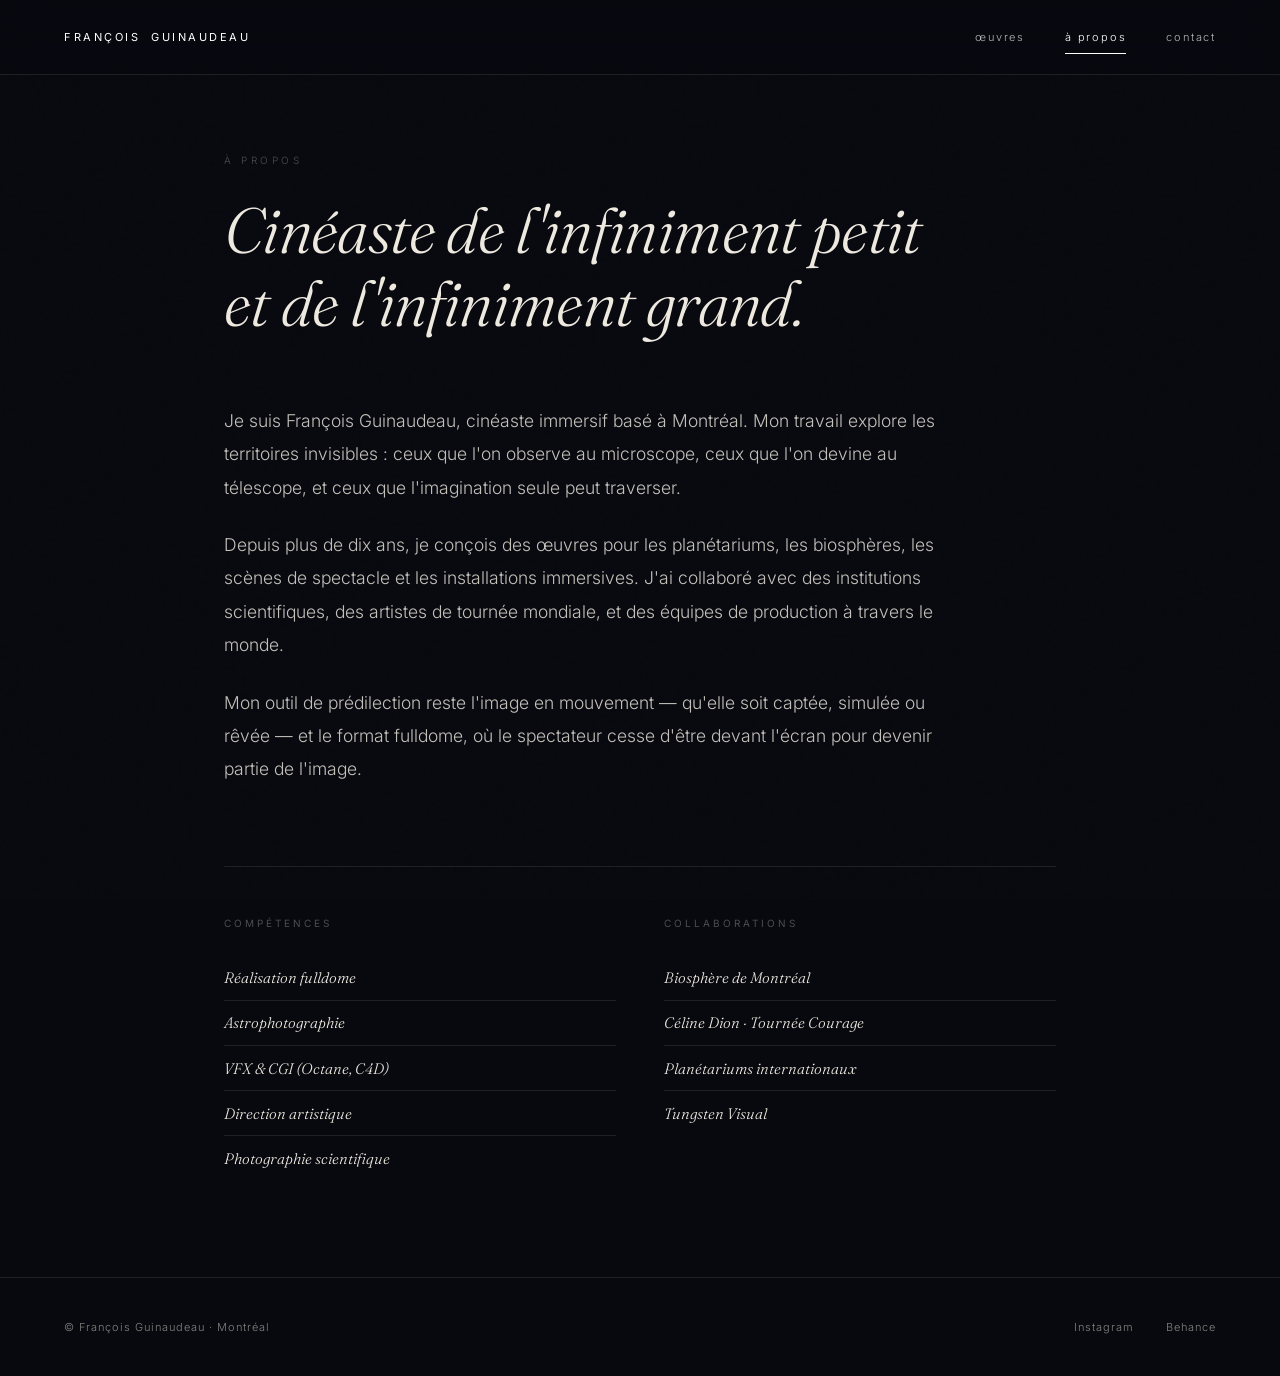
==== a-propos.html @ f16fe58c "Premiere version du site" ====
<!DOCTYPE html>
<html lang="fr">
<head>
<meta charset="UTF-8">
<meta name="viewport" content="width=device-width, initial-scale=1.0">
<title>À propos — François Guinaudeau</title>
<link rel="preconnect" href="https://fonts.googleapis.com">
<link rel="preconnect" href="https://fonts.gstatic.com" crossorigin>
<link href="https://fonts.googleapis.com/css2?family=Fraunces:ital,opsz,wght@0,9..144,300;0,9..144,400;1,9..144,300;1,9..144,400&family=Inter:wght@200;300;400&display=swap" rel="stylesheet">
<link rel="stylesheet" href="style.css">
</head>
<body class="page">

<div class="grain grain-page"></div>

<header class="nav nav-page">
  <a href="index.html" class="nav-logo">FRANÇOIS&nbsp;&nbsp;GUINAUDEAU</a>
  <nav class="nav-links">
    <a href="oeuvres.html">œuvres</a>
    <a href="a-propos.html" class="active">à propos</a>
    <a href="contact.html">contact</a>
  </nav>
  <button class="nav-toggle" aria-label="Menu">
    <span></span><span></span><span></span>
  </button>
</header>

<main class="about">
  <div class="about-inner">
    <p class="about-eyebrow">À propos</p>
    <h1><em>Cinéaste de l'infiniment petit<br>et de l'infiniment grand.</em></h1>

    <div class="about-text">
      <p>
        Je suis François Guinaudeau, cinéaste immersif basé à Montréal. Mon travail explore les territoires invisibles : ceux que l'on observe au microscope, ceux que l'on devine au télescope, et ceux que l'imagination seule peut traverser.
      </p>
      <p>
        Depuis plus de dix ans, je conçois des œuvres pour les planétariums, les biosphères, les scènes de spectacle et les installations immersives. J'ai collaboré avec des institutions scientifiques, des artistes de tournée mondiale, et des équipes de production à travers le monde.
      </p>
      <p>
        Mon outil de prédilection reste l'image en mouvement — qu'elle soit captée, simulée ou rêvée — et le format fulldome, où le spectateur cesse d'être devant l'écran pour devenir partie de l'image.
      </p>
    </div>

    <div class="about-meta">
      <div>
        <h3>Compétences</h3>
        <ul>
          <li>Réalisation fulldome</li>
          <li>Astrophotographie</li>
          <li>VFX & CGI (Octane, C4D)</li>
          <li>Direction artistique</li>
          <li>Photographie scientifique</li>
        </ul>
      </div>
      <div>
        <h3>Collaborations</h3>
        <ul>
          <li>Biosphère de Montréal</li>
          <li>Céline Dion · Tournée Courage</li>
          <li>Planétariums internationaux</li>
          <li>Tungsten Visual</li>
        </ul>
      </div>
    </div>
  </div>
</main>

<footer class="footer">
  <div class="footer-inner">
    <p>© François Guinaudeau · Montréal</p>
    <div class="footer-links">
      <a href="https://www.instagram.com/francois.guinaudeau/" target="_blank" rel="noopener">Instagram</a>
      <a href="https://www.behance.net/guino" target="_blank" rel="noopener">Behance</a>
    </div>
  </div>
</footer>

<script src="script.js"></script>
</body>
</html>
---- style.css ----
/* === RESET === */
*, *::before, *::after { box-sizing: border-box; margin: 0; padding: 0; }

:root {
  /* Noir bleuté plus profond, rappelle le ciel astronomique */
  --bg: #08080f;
  --bg-soft: #10101a;
  --bg-elevated: #14141f;

  /* Blanc cassé, légèrement chaud */
  --text: #ede9df;
  --text-muted: rgba(237, 233, 223, 0.55);
  --text-dim: rgba(237, 233, 223, 0.3);
  --text-faint: rgba(237, 233, 223, 0.15);

  --border: rgba(237, 233, 223, 0.1);
  --border-strong: rgba(237, 233, 223, 0.2);

  /* Typographie */
  --font-sans: 'Inter', -apple-system, BlinkMacSystemFont, sans-serif;
  --font-serif: 'Fraunces', Georgia, serif;

  --max-width: 1400px;
  --gutter: clamp(1.5rem, 5vw, 4rem);

  /* Transitions lentes et contemplatives */
  --ease-out: cubic-bezier(0.22, 1, 0.36, 1);
  --duration: 800ms;
}

html { scroll-behavior: smooth; }

body {
  background: var(--bg);
  color: var(--text);
  font-family: var(--font-sans);
  font-weight: 300;
  line-height: 1.65;
  -webkit-font-smoothing: antialiased;
  -moz-osx-font-smoothing: grayscale;
  min-height: 100vh;
  overflow-x: hidden;
}

a {
  color: inherit;
  text-decoration: none;
  transition: opacity var(--duration) var(--ease-out), color var(--duration) var(--ease-out);
}
a:hover { opacity: 0.6; }

img { max-width: 100%; height: auto; display: block; }

em { font-style: italic; }

/* === GRAIN — texture pellicule === */
.grain {
  position: fixed;
  inset: 0;
  pointer-events: none;
  z-index: 50;
  opacity: 0.08;
  mix-blend-mode: overlay;
  background-image: url("data:image/svg+xml,%3Csvg viewBox='0 0 200 200' xmlns='http://www.w3.org/2000/svg'%3E%3Cfilter id='n'%3E%3CfeTurbulence type='fractalNoise' baseFrequency='0.85' numOctaves='3' stitchTiles='stitch'/%3E%3C/filter%3E%3Crect width='100%25' height='100%25' filter='url(%23n)'/%3E%3C/svg%3E");
}

.grain-page {
  position: fixed;
  opacity: 0.04;
}

/* === NAVIGATION === */
.nav {
  position: fixed;
  top: 0;
  left: 0;
  right: 0;
  z-index: 100;
  display: flex;
  justify-content: space-between;
  align-items: center;
  padding: 1.75rem var(--gutter);
  background: transparent;
  transition: background var(--duration) var(--ease-out);
  mix-blend-mode: difference;
}

.nav-page,
.nav-project {
  mix-blend-mode: normal;
  background: rgba(8, 8, 15, 0.7);
  backdrop-filter: blur(20px) saturate(120%);
  -webkit-backdrop-filter: blur(20px) saturate(120%);
  border-bottom: 1px solid var(--border);
}

.nav-project {
  background: transparent;
  border-bottom: none;
  backdrop-filter: none;
}

.nav-project.scrolled {
  background: rgba(8, 8, 15, 0.85);
  backdrop-filter: blur(20px) saturate(120%);
  -webkit-backdrop-filter: blur(20px) saturate(120%);
  border-bottom: 1px solid var(--border);
}

.nav-logo {
  font-size: 11px;
  letter-spacing: 2.5px;
  font-weight: 400;
  color: #fff;
}

.nav-links {
  display: flex;
  gap: 2.5rem;
}

.nav-links a {
  font-size: 11px;
  letter-spacing: 1.8px;
  color: #fff;
  position: relative;
  opacity: 0.7;
}

.nav-links a:hover { opacity: 1; }

.nav-links a.active {
  opacity: 1;
}

.nav-links a.active::after {
  content: '';
  position: absolute;
  bottom: -8px;
  left: 0;
  right: 0;
  height: 1px;
  background: currentColor;
}

.nav-toggle {
  display: none;
  background: none;
  border: none;
  cursor: pointer;
  padding: 0.5rem;
  flex-direction: column;
  gap: 4px;
}

.nav-toggle span {
  display: block;
  width: 22px;
  height: 1px;
  background: currentColor;
  transition: transform 0.4s var(--ease-out), opacity 0.4s var(--ease-out);
}

/* === HOME — message perdu en mer === */
body.home { overflow: hidden; height: 100vh; }

.hero-video {
  position: fixed;
  top: 0; left: 0;
  width: 100vw; height: 100vh;
  z-index: 1;
  overflow: hidden;
  background: var(--bg);
}

.hero-video iframe {
  position: absolute;
  top: 50%; left: 50%;
  width: 100vw; height: 56.25vw;
  min-height: 100vh;
  min-width: 177.77vh;
  transform: translate(-50%, -50%);
  border: 0;
  pointer-events: none;
}

.hero-overlay {
  position: absolute;
  inset: 0;
  background:
    radial-gradient(ellipse at center, rgba(8,8,15,0.3) 0%, rgba(8,8,15,0.7) 100%),
    linear-gradient(180deg, rgba(8,8,15,0.5) 0%, rgba(8,8,15,0.4) 50%, rgba(8,8,15,0.85) 100%);
}

.hero-content {
  position: relative;
  z-index: 10;
  height: 100vh;
  display: flex;
  flex-direction: column;
  align-items: center;
  justify-content: center;
  text-align: center;
  padding: 0 var(--gutter);
}

/* Texte plus serré, plus petit, "message perdu en mer" */
.hero-poem {
  font-family: var(--font-serif);
  font-weight: 300;
  font-style: italic;
  font-size: clamp(0.95rem, 1.2vw, 1.1rem);
  line-height: 1.95;
  max-width: 460px;
  margin-bottom: 3rem;
  color: rgba(237, 233, 223, 0.92);
  letter-spacing: 0.01em;
  animation: fadeUp 2s var(--ease-out);
}

.hero-cta {
  display: inline-block;
  padding: 0.85rem 2.75rem;
  border: 1px solid rgba(237, 233, 223, 0.35);
  font-size: 10px;
  letter-spacing: 4px;
  font-weight: 400;
  text-transform: uppercase;
  color: var(--text);
  transition: all var(--duration) var(--ease-out);
  animation: fadeUp 2s var(--ease-out) 0.4s both;
}

.hero-cta:hover {
  background: var(--text);
  color: var(--bg);
  opacity: 1;
  border-color: var(--text);
  letter-spacing: 5px;
}

.hero-footer {
  position: fixed;
  bottom: 1.75rem;
  left: var(--gutter);
  right: var(--gutter);
  z-index: 10;
  display: flex;
  justify-content: space-between;
  align-items: center;
  font-size: 10px;
  letter-spacing: 1.5px;
  color: var(--text-dim);
  animation: fadeUp 2s var(--ease-out) 0.8s both;
}

.hero-tagline {
  font-style: italic;
  font-family: var(--font-serif);
  font-size: 12px;
  letter-spacing: 0.3px;
  text-transform: none;
}

@keyframes fadeUp {
  from { opacity: 0; transform: translateY(15px); }
  to { opacity: 1; transform: translateY(0); }
}

/* === PAGES (œuvres, à propos, contact) === */
body.page { padding-top: 5.5rem; }

/* === ŒUVRES — bandes horizontales === */
.works {
  max-width: var(--max-width);
  margin: 0 auto;
  padding: 4rem var(--gutter) 6rem;
}

.works-header {
  text-align: center;
  margin-bottom: 6rem;
}

.works-eyebrow {
  font-size: 10px;
  letter-spacing: 3.5px;
  color: var(--text-dim);
  text-transform: uppercase;
  margin-bottom: 1.5rem;
}

.works-title {
  font-family: var(--font-serif);
  font-weight: 300;
  font-size: clamp(2rem, 5vw, 4rem);
  line-height: 1.15;
  color: var(--text);
  letter-spacing: -0.01em;
}

.works-list {
  display: flex;
  flex-direction: column;
  border-top: 1px solid var(--border);
}

.work-row {
  display: grid;
  grid-template-columns: 60px 2fr 1.5fr 40px;
  align-items: center;
  gap: 2.5rem;
  padding: 2rem 0;
  border-bottom: 1px solid var(--border);
  position: relative;
  transition: opacity var(--duration) var(--ease-out);
}

.work-row:hover { opacity: 1; }

.work-num {
  font-family: var(--font-serif);
  font-style: italic;
  font-size: 14px;
  color: var(--text-dim);
  letter-spacing: 0.5px;
  transition: color var(--duration) var(--ease-out);
}

.work-row:hover .work-num { color: var(--text); }

.work-media {
  position: relative;
  overflow: hidden;
  aspect-ratio: 21/9;
  width: 100%;
}

.work-thumb {
  position: absolute;
  inset: 0;
  background-size: cover;
  background-position: center;
  transition: transform 1.2s var(--ease-out), filter 1.2s var(--ease-out);
  filter: grayscale(20%) brightness(0.85);
}

.work-row:hover .work-thumb {
  transform: scale(1.05);
  filter: grayscale(0%) brightness(1);
}

.work-info {
  display: flex;
  flex-direction: column;
  gap: 0.5rem;
}

.work-title {
  font-family: var(--font-serif);
  font-weight: 300;
  font-size: clamp(1.4rem, 2.2vw, 1.85rem);
  line-height: 1.2;
  color: var(--text);
  letter-spacing: -0.01em;
  transition: transform var(--duration) var(--ease-out);
}

.work-row:hover .work-title {
  transform: translateX(8px);
}

.work-meta {
  font-size: 12px;
  letter-spacing: 0.5px;
  color: var(--text-muted);
}

.work-arrow {
  font-size: 18px;
  color: var(--text-dim);
  transition: transform var(--duration) var(--ease-out), color var(--duration) var(--ease-out);
  text-align: right;
}

.work-row:hover .work-arrow {
  transform: translateX(8px);
  color: var(--text);
}

/* === PROJET — Hero plein écran + scroll éditorial === */
body.project-page { padding-top: 0; }

.project-hero {
  position: relative;
  width: 100%;
  height: 100vh;
  min-height: 600px;
  overflow: hidden;
}

.project-hero-media {
  position: absolute;
  inset: 0;
}

.project-hero-media img {
  width: 100%;
  height: 100%;
  object-fit: cover;
  filter: brightness(0.65);
}

.project-hero-overlay {
  position: absolute;
  inset: 0;
  background:
    linear-gradient(180deg,
      rgba(8,8,15,0.5) 0%,
      rgba(8,8,15,0.2) 30%,
      rgba(8,8,15,0.4) 70%,
      rgba(8,8,15,0.95) 100%);
}

.project-hero-content {
  position: absolute;
  left: 0;
  right: 0;
  bottom: 12vh;
  text-align: center;
  padding: 0 var(--gutter);
  z-index: 5;
  animation: fadeUp 1.8s var(--ease-out);
}

.project-eyebrow {
  font-size: 10px;
  letter-spacing: 4px;
  color: rgba(237, 233, 223, 0.7);
  text-transform: uppercase;
  margin-bottom: 1.5rem;
}

.project-hero-title {
  font-family: var(--font-serif);
  font-weight: 300;
  font-size: clamp(2.5rem, 7vw, 5.5rem);
  line-height: 1.05;
  color: #fff;
  letter-spacing: -0.02em;
  margin-bottom: 1.5rem;
}

.project-hero-tagline {
  font-family: var(--font-serif);
  font-style: italic;
  font-weight: 300;
  font-size: clamp(1rem, 1.3vw, 1.2rem);
  color: rgba(237, 233, 223, 0.85);
  max-width: 540px;
  margin: 0 auto;
  line-height: 1.7;
}

.project-scroll-hint {
  position: absolute;
  bottom: 2rem;
  left: 50%;
  transform: translateX(-50%);
  z-index: 5;
  font-size: 9px;
  letter-spacing: 3px;
  color: rgba(237, 233, 223, 0.5);
  animation: fadeUp 2s var(--ease-out) 1s both, pulse 3s ease-in-out 2s infinite;
}

@keyframes pulse {
  0%, 100% { opacity: 0.5; transform: translate(-50%, 0); }
  50% { opacity: 1; transform: translate(-50%, 4px); }
}

/* Contenu éditorial du projet */
.project-content {
  position: relative;
  background: var(--bg);
  padding: 6rem var(--gutter) 4rem;
}

.project-intro-block {
  max-width: 800px;
  margin: 0 auto 5rem;
  text-align: center;
}

.project-intro {
  font-family: var(--font-serif);
  font-style: italic;
  font-weight: 300;
  font-size: clamp(1.4rem, 2.2vw, 1.85rem);
  line-height: 1.55;
  color: var(--text);
  letter-spacing: -0.005em;
}

.project-body {
  max-width: 680px;
  margin: 0 auto 5rem;
  font-size: 1.05rem;
  line-height: 1.85;
  color: rgba(237, 233, 223, 0.82);
  font-weight: 300;
}

.project-body p { margin-bottom: 1.5rem; }

.project-body h2 {
  font-family: var(--font-serif);
  font-weight: 300;
  font-style: italic;
  font-size: 1.65rem;
  margin: 3rem 0 1.25rem;
  color: var(--text);
  letter-spacing: -0.01em;
}

.project-video {
  position: relative;
  max-width: 1200px;
  margin: 0 auto 5rem;
  width: 100%;
  aspect-ratio: 16/9;
  background: var(--bg-soft);
}

.project-video iframe {
  position: absolute;
  inset: 0;
  width: 100%;
  height: 100%;
  border: 0;
}

.project-gallery {
  display: grid;
  gap: 2rem;
  margin: 0 auto 5rem;
  max-width: 1200px;
}

.project-gallery img {
  width: 100%;
}

.project-meta {
  max-width: 1000px;
  margin: 0 auto;
  display: grid;
  grid-template-columns: repeat(auto-fit, minmax(160px, 1fr));
  gap: 2rem 3rem;
  padding: 3rem 0;
  border-top: 1px solid var(--border);
  border-bottom: 1px solid var(--border);
}

.project-meta div {
  display: flex;
  flex-direction: column;
  gap: 0.4rem;
}

.project-meta span {
  font-size: 9px;
  letter-spacing: 2.5px;
  color: var(--text-dim);
  text-transform: uppercase;
}

.project-meta strong {
  font-weight: 300;
  font-size: 14px;
  color: var(--text);
  font-family: var(--font-serif);
  font-style: italic;
}

/* Navigation entre projets */
.project-nav {
  max-width: var(--max-width);
  margin: 0 auto;
  padding: 4rem var(--gutter);
  display: grid;
  grid-template-columns: 1fr auto 1fr;
  gap: 2rem;
  align-items: center;
}

.project-nav-link {
  display: flex;
  flex-direction: column;
  gap: 0.5rem;
}

.project-nav-link.next { text-align: right; align-items: flex-end; }

.project-nav-label {
  font-size: 10px;
  letter-spacing: 2px;
  color: var(--text-dim);
  text-transform: uppercase;
}

.project-nav-title {
  font-family: var(--font-serif);
  font-style: italic;
  font-size: 1.35rem;
  color: var(--text);
  line-height: 1.2;
}

.project-nav-all {
  font-size: 11px;
  letter-spacing: 2.5px;
  text-transform: uppercase;
  color: var(--text-muted);
  padding: 0 1rem;
}

/* === À PROPOS === */
.about {
  max-width: 960px;
  margin: 0 auto;
  padding: 4rem var(--gutter) 6rem;
}

.about-eyebrow {
  font-size: 10px;
  letter-spacing: 3.5px;
  color: var(--text-dim);
  text-transform: uppercase;
  margin-bottom: 1.5rem;
}

.about-inner h1 {
  font-family: var(--font-serif);
  font-weight: 300;
  font-size: clamp(2.25rem, 5vw, 4rem);
  line-height: 1.15;
  margin-bottom: 4rem;
  color: var(--text);
  letter-spacing: -0.01em;
}

.about-text {
  font-size: 1.1rem;
  line-height: 1.9;
  color: rgba(237, 233, 223, 0.82);
  margin-bottom: 5rem;
  max-width: 720px;
  font-weight: 300;
}

.about-text p { margin-bottom: 1.5rem; }

.about-meta {
  display: grid;
  grid-template-columns: repeat(auto-fit, minmax(240px, 1fr));
  gap: 3rem;
  padding-top: 3rem;
  border-top: 1px solid var(--border);
}

.about-meta h3 {
  font-size: 10px;
  letter-spacing: 3px;
  color: var(--text-dim);
  font-weight: 400;
  margin-bottom: 1.5rem;
  text-transform: uppercase;
}

.about-meta ul {
  list-style: none;
}

.about-meta li {
  padding: 0.6rem 0;
  font-size: 0.95rem;
  color: var(--text);
  border-bottom: 1px solid var(--border);
  font-family: var(--font-serif);
  font-style: italic;
  font-weight: 300;
}

.about-meta li:last-child { border-bottom: none; }

/* === CONTACT === */
.contact {
  max-width: 960px;
  margin: 0 auto;
  padding: 4rem var(--gutter) 6rem;
}

.contact-eyebrow {
  font-size: 10px;
  letter-spacing: 3.5px;
  color: var(--text-dim);
  text-transform: uppercase;
  margin-bottom: 1.5rem;
}

.contact-inner h1 {
  font-family: var(--font-serif);
  font-weight: 300;
  font-size: clamp(2.25rem, 5vw, 4rem);
  margin-bottom: 1.5rem;
  color: var(--text);
  letter-spacing: -0.01em;
}

.contact-lead {
  font-size: 1.15rem;
  line-height: 1.7;
  color: var(--text-muted);
  margin-bottom: 5rem;
  max-width: 580px;
  font-weight: 300;
}

.contact-grid {
  display: grid;
  grid-template-columns: repeat(auto-fit, minmax(240px, 1fr));
  gap: 1.5rem;
}

.contact-card {
  padding: 2rem;
  border: 1px solid var(--border);
  display: flex;
  flex-direction: column;
  gap: 0.85rem;
  transition: border-color var(--duration) var(--ease-out);
}

.contact-card:hover {
  border-color: var(--border-strong);
}

.contact-label {
  font-size: 10px;
  letter-spacing: 3px;
  color: var(--text-dim);
  text-transform: uppercase;
}

.contact-card a,
.contact-card p {
  font-family: var(--font-serif);
  font-style: italic;
  font-size: 1.1rem;
  color: var(--text);
  font-weight: 300;
}

/* === FOOTER === */
.footer {
  border-top: 1px solid var(--border);
  padding: 2.5rem var(--gutter);
  background: var(--bg);
}

.footer-inner {
  max-width: var(--max-width);
  margin: 0 auto;
  display: flex;
  justify-content: space-between;
  align-items: center;
  font-size: 11px;
  color: var(--text-muted);
  letter-spacing: 1px;
}

.footer-links {
  display: flex;
  gap: 2rem;
}

/* === RESPONSIVE === */
@media (max-width: 900px) {
  .work-row {
    grid-template-columns: 40px 1fr 30px;
    gap: 1.25rem;
    padding: 1.5rem 0;
  }

  .work-media {
    grid-column: 1 / -1;
    aspect-ratio: 16/9;
    margin-top: 0.5rem;
    order: 3;
  }

  .work-num { order: 1; font-size: 12px; }
  .work-info { order: 2; }
  .work-arrow { order: 4; grid-column: 3; }
}

@media (max-width: 768px) {
  .nav { padding: 1.25rem var(--gutter); }

  .nav-links {
    position: fixed;
    top: 0; right: 0;
    bottom: 0;
    width: 75%;
    max-width: 320px;
    background: rgba(8, 8, 15, 0.97);
    backdrop-filter: blur(20px);
    flex-direction: column;
    justify-content: center;
    align-items: flex-start;
    padding: 0 2.5rem;
    gap: 2.5rem;
    transform: translateX(100%);
    transition: transform 0.5s var(--ease-out);
    border-left: 1px solid var(--border);
  }

  .nav-links.open { transform: translateX(0); }

  .nav-links a { font-size: 14px; letter-spacing: 2px; }

  .nav-toggle { display: flex; }

  .nav-toggle.open span:nth-child(1) { transform: translateY(5px) rotate(45deg); }
  .nav-toggle.open span:nth-child(2) { opacity: 0; }
  .nav-toggle.open span:nth-child(3) { transform: translateY(-5px) rotate(-45deg); }

  .hero-poem { font-size: 0.95rem; line-height: 1.95; max-width: 320px; }
  .hero-footer { font-size: 9px; flex-direction: column; gap: 0.5rem; }
  .hero-tagline { font-size: 11px; text-align: center; }

  .project-nav {
    grid-template-columns: 1fr;
    text-align: center;
    gap: 1.5rem;
  }

  .project-nav-link.next { text-align: center; align-items: center; }

  .footer-inner {
    flex-direction: column;
    gap: 1rem;
    text-align: center;
  }
}
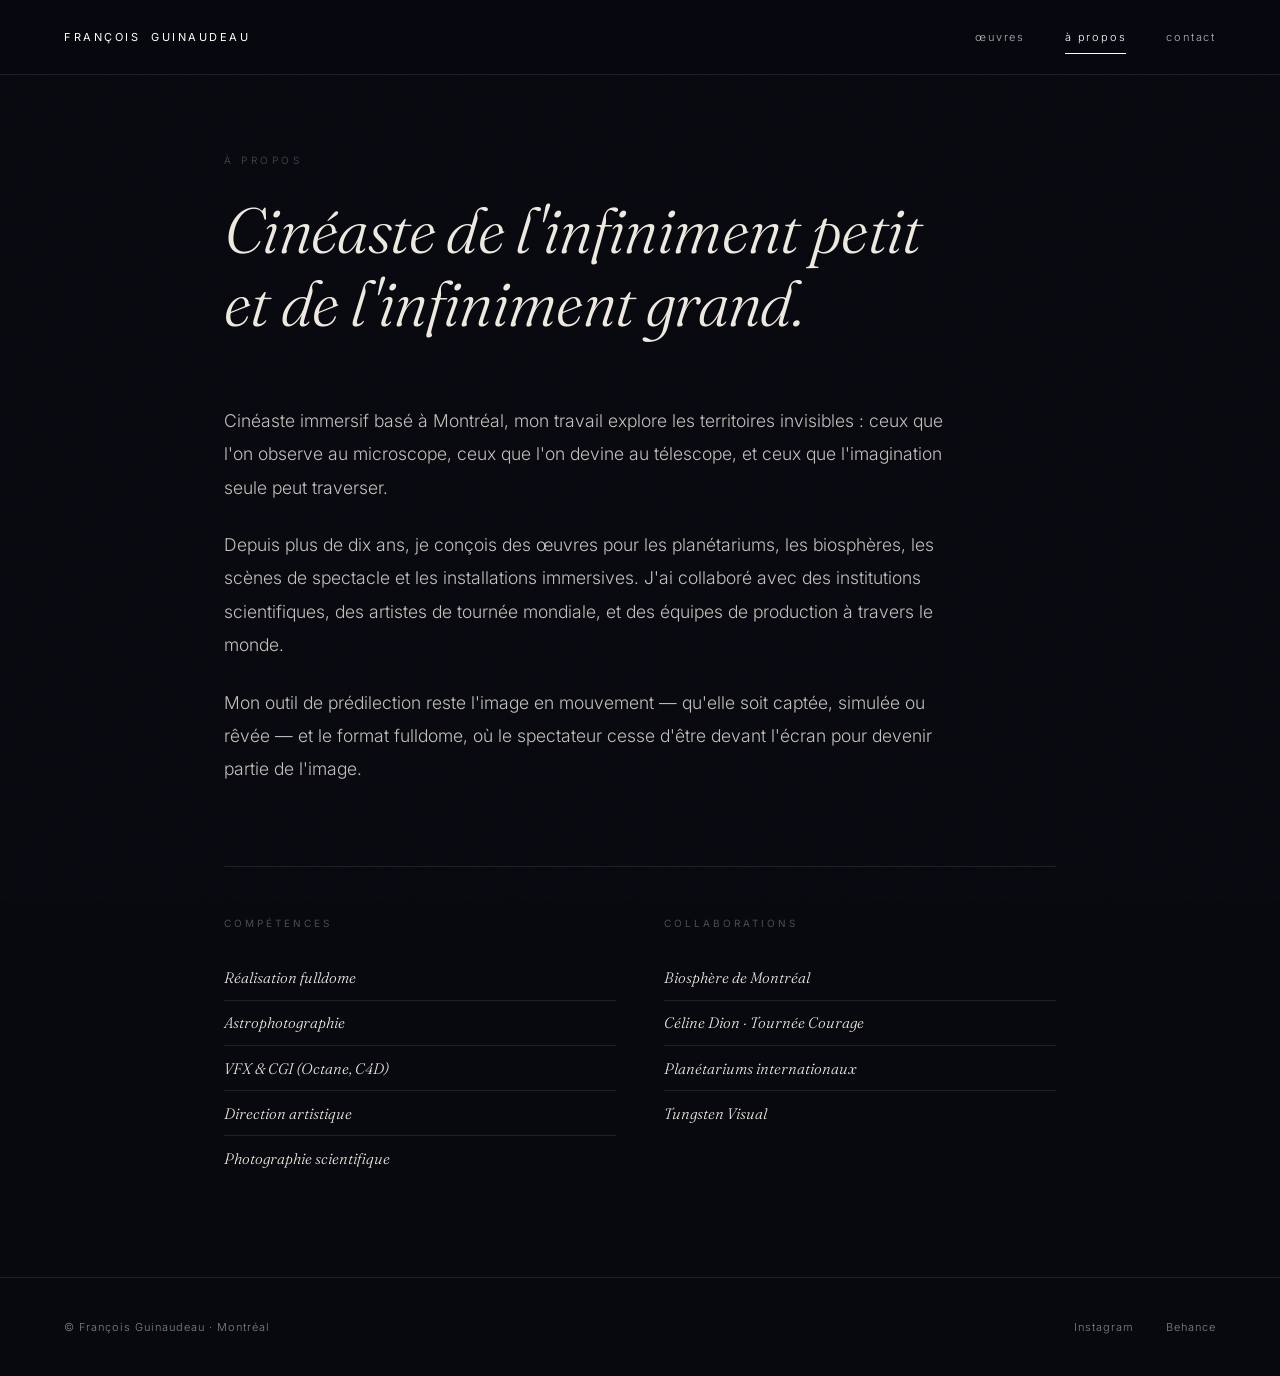
==== commit 55cc59cf: "Update a-propos.html" ====
--- a/a-propos.html
+++ b/a-propos.html
@@ -32,7 +32,7 @@
 
     <div class="about-text">
       <p>
-        Je suis François Guinaudeau, cinéaste immersif basé à Montréal. Mon travail explore les territoires invisibles : ceux que l'on observe au microscope, ceux que l'on devine au télescope, et ceux que l'imagination seule peut traverser.
+       Cinéaste immersif basé à Montréal, mon travail explore les territoires invisibles : ceux que l'on observe au microscope, ceux que l'on devine au télescope, et ceux que l'imagination seule peut traverser.
       </p>
       <p>
         Depuis plus de dix ans, je conçois des œuvres pour les planétariums, les biosphères, les scènes de spectacle et les installations immersives. J'ai collaboré avec des institutions scientifiques, des artistes de tournée mondiale, et des équipes de production à travers le monde.
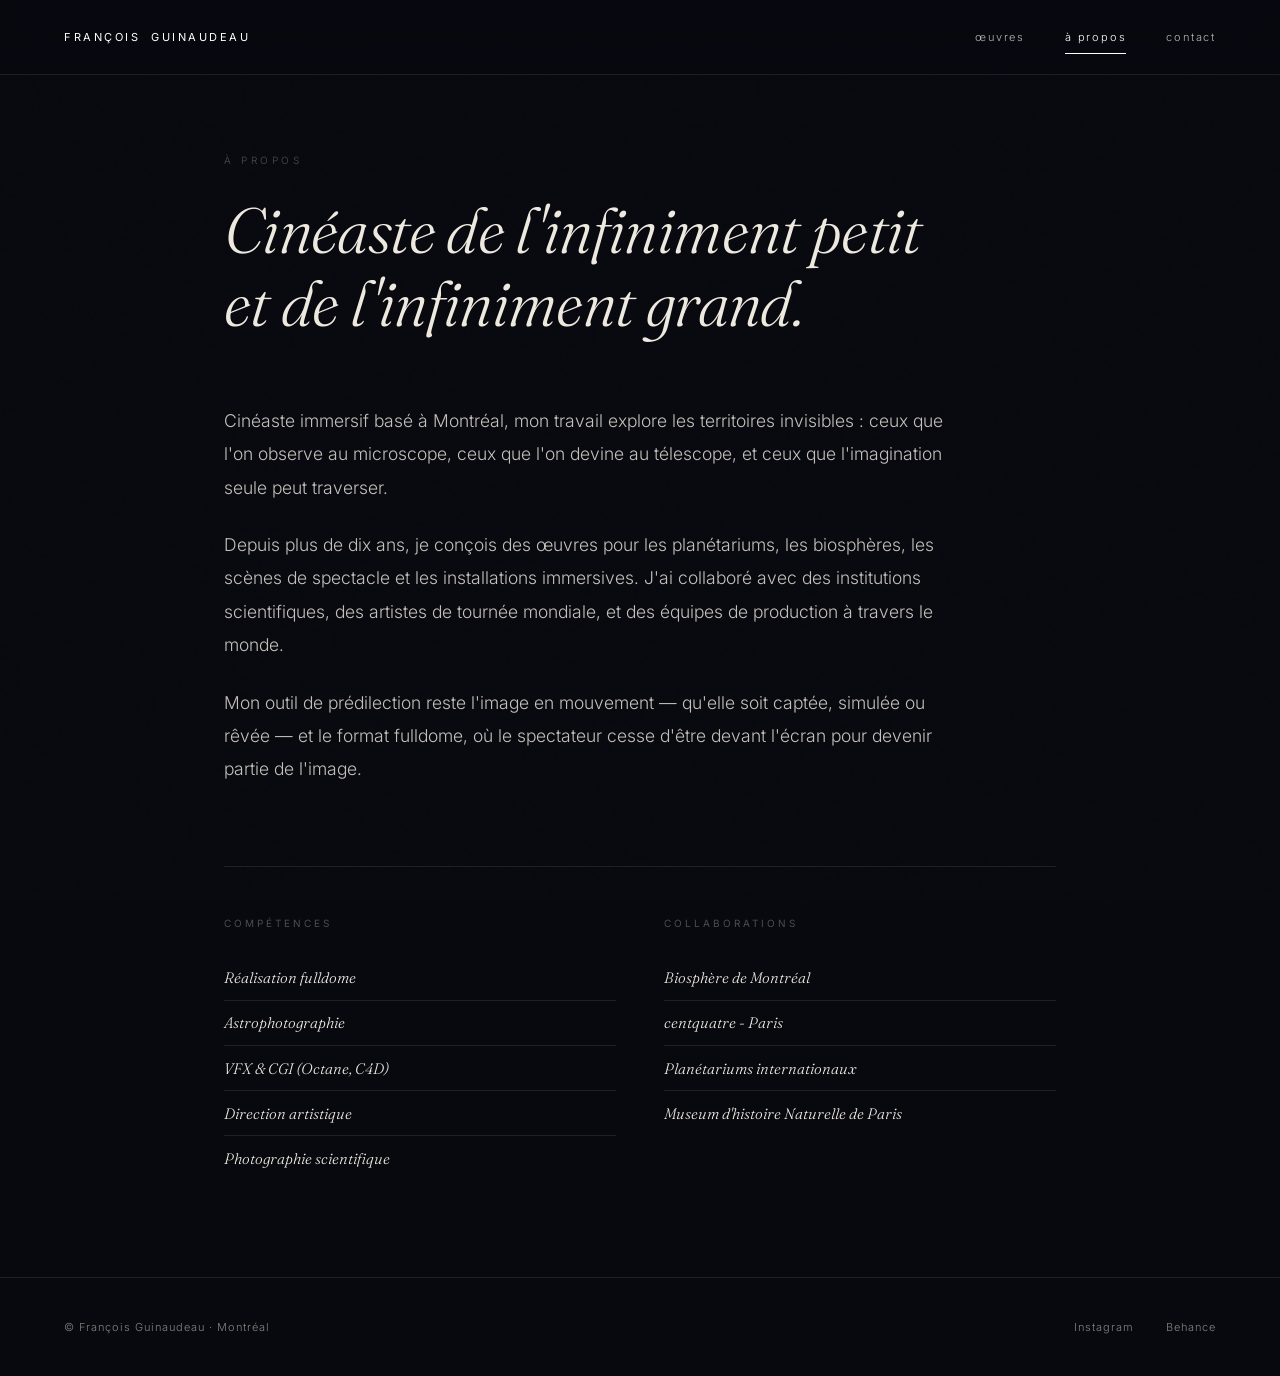
==== commit 02be34e6: "Update a-propos.html" ====
--- a/a-propos.html
+++ b/a-propos.html
@@ -57,9 +57,9 @@
         <h3>Collaborations</h3>
         <ul>
           <li>Biosphère de Montréal</li>
-          <li>Céline Dion · Tournée Courage</li>
+          <li>centquatre - Paris</li>
           <li>Planétariums internationaux</li>
-          <li>Tungsten Visual</li>
+          <li>Museum d'histoire Naturelle de Paris</li>
         </ul>
       </div>
     </div>
